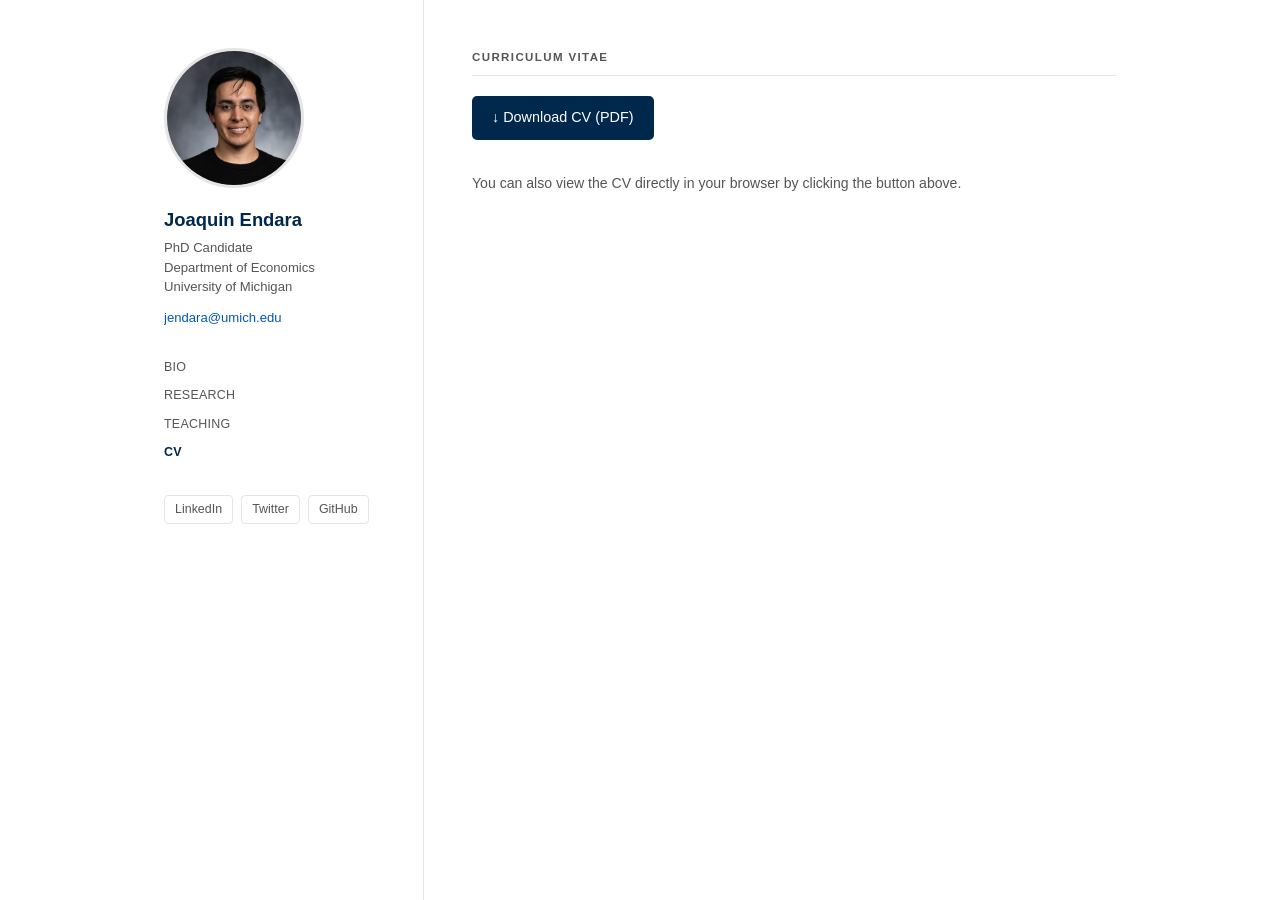
==== cv.html @ fb44483f "Add favicon and Google Search Console verification" ====
<!DOCTYPE html>
<html lang="en">
<head>
  <meta charset="UTF-8" />
  <meta name="viewport" content="width=device-width, initial-scale=1.0" />

  <title>CV | Joaquin Endara — PhD Candidate, University of Michigan Economics</title>
  <meta name="description" content="Curriculum vitae of Joaquin Endara, PhD candidate in Economics at the University of Michigan. Research in development economics, refugee impacts, and illegal crops." />
  <meta name="author" content="Joaquin Endara" />

  <link rel="canonical" href="https://jendara.com/cv.html" />

  <meta property="og:type" content="website" />
  <meta property="og:title" content="CV | Joaquin Endara" />
  <meta property="og:description" content="CV of Joaquin Endara, PhD candidate in Economics at the University of Michigan." />
  <meta property="og:url" content="https://jendara.com/cv.html" />
  <meta property="og:image" content="https://jendara.com/photo.jpg" />

  <link rel="icon" type="image/svg+xml" href="favicon.svg" />
  <link rel="stylesheet" href="style.css" />
</head>
<body>

<div class="wrapper">

  <!-- ── Sidebar ─────────────────────────────────────── -->
  <aside class="sidebar">

    <img src="photo.jpg" alt="Joaquin Endara" class="photo"
         onerror="this.style.display='none'; document.getElementById('placeholder').style.display='flex';" />
    <div class="photo-placeholder" id="placeholder" style="display:none;">JE</div>

    <h1>Joaquin Endara</h1>
    <p class="affiliation">
      PhD Candidate<br>
      Department of Economics<br>
      University of Michigan
    </p>
    <p class="email">
      <a href="mailto:jendara@umich.edu">jendara@umich.edu</a>
    </p>

    <nav>
      <a href="index.html">Bio</a>
      <a href="research.html">Research</a>
      <a href="teaching.html">Teaching</a>
      <a href="cv.html" class="active">CV</a>
    </nav>

    <div class="social">
      <a href="#" target="_blank" rel="noopener">LinkedIn</a>
      <a href="#" target="_blank" rel="noopener">Twitter</a>
      <a href="#" target="_blank" rel="noopener">GitHub</a>
    </div>

  </aside>

  <!-- ── Main content ────────────────────────────────── -->
  <main>
    <h2>Curriculum Vitae</h2>

    <a href="Endara_Joaquin.pdf" target="_blank" class="cv-link">
      ↓ Download CV (PDF)
    </a>

    <p style="color: var(--muted); font-size: 0.88rem;">
      You can also view the CV directly in your browser by clicking the button above.
    </p>
  </main>

</div>

</body>
</html>
---- style.css ----
/* ============================================================
   Joaquin Endara — Academic Portfolio
   ============================================================ */

*, *::before, *::after { box-sizing: border-box; margin: 0; padding: 0; }

:root {
  --blue:    #00274C;   /* Michigan blue */
  --accent:  #0057B8;
  --text:    #1a1a1a;
  --muted:   #555;
  --border:  #e5e5e5;
  --bg:      #ffffff;
  --sidebar: 260px;
}

html { font-size: 16px; scroll-behavior: smooth; }

body {
  font-family: -apple-system, BlinkMacSystemFont, "Segoe UI", Roboto,
               "Helvetica Neue", Arial, sans-serif;
  color: var(--text);
  background: var(--bg);
  line-height: 1.65;
}

a { color: var(--accent); text-decoration: none; }
a:hover { text-decoration: underline; }

/* ── Layout ─────────────────────────────────────────────── */

.wrapper {
  display: flex;
  min-height: 100vh;
  max-width: 1000px;
  margin: 0 auto;
  padding: 0 24px;
}

/* ── Sidebar ─────────────────────────────────────────────── */

.sidebar {
  width: var(--sidebar);
  flex-shrink: 0;
  padding: 48px 32px 48px 0;
  border-right: 1px solid var(--border);
  position: sticky;
  top: 0;
  height: 100vh;
  overflow-y: auto;
}

.sidebar .photo {
  width: 140px;
  height: 140px;
  border-radius: 50%;
  object-fit: cover;
  object-position: center 15%;
  display: block;
  margin-bottom: 20px;
  border: 3px solid var(--border);
}

.sidebar .photo-placeholder {
  width: 140px;
  height: 140px;
  border-radius: 50%;
  background: #dde3ed;
  display: flex;
  align-items: center;
  justify-content: center;
  font-size: 48px;
  margin-bottom: 20px;
  color: var(--blue);
}

.sidebar h1 {
  font-size: 1.15rem;
  font-weight: 700;
  color: var(--blue);
  line-height: 1.3;
  margin-bottom: 6px;
}

.sidebar .affiliation {
  font-size: 0.82rem;
  color: var(--muted);
  line-height: 1.5;
  margin-bottom: 10px;
}

.sidebar .email {
  font-size: 0.82rem;
  margin-bottom: 24px;
  word-break: break-all;
}

/* ── Navigation ──────────────────────────────────────────── */

nav { margin-bottom: 28px; }

nav a {
  display: block;
  font-size: 0.9rem;
  font-weight: 500;
  color: var(--muted);
  padding: 4px 0;
  letter-spacing: 0.02em;
  text-transform: uppercase;
  font-size: 0.78rem;
}

nav a:hover, nav a.active {
  color: var(--blue);
  text-decoration: none;
}

nav a.active { font-weight: 700; }

/* ── Social links ────────────────────────────────────────── */

.social { display: flex; flex-wrap: wrap; gap: 8px; }

.social a {
  font-size: 0.78rem;
  color: var(--muted);
  border: 1px solid var(--border);
  padding: 3px 10px;
  border-radius: 4px;
  transition: all 0.15s;
}

.social a:hover {
  background: var(--blue);
  color: white;
  border-color: var(--blue);
  text-decoration: none;
}

/* ── Main content ────────────────────────────────────────── */

main {
  flex: 1;
  padding: 48px 0 48px 48px;
}

main h2 {
  font-size: 0.72rem;
  font-weight: 700;
  letter-spacing: 0.12em;
  text-transform: uppercase;
  color: var(--muted);
  margin-bottom: 20px;
  padding-bottom: 8px;
  border-bottom: 1px solid var(--border);
}

main p { margin-bottom: 14px; font-size: 0.95rem; }

/* ── Bio page ────────────────────────────────────────────── */

.bio-intro {
  font-size: 1.05rem;
  font-weight: 500;
  color: var(--blue);
  margin-bottom: 20px;
}

/* ── Research page ───────────────────────────────────────── */

.paper {
  margin-bottom: 32px;
}

.paper-title {
  font-size: 0.95rem;
  font-weight: 600;
  color: var(--text);
  margin-bottom: 4px;
  line-height: 1.4;
}

.paper-title a { color: var(--text); }
.paper-title a:hover { color: var(--accent); }

.paper-title .jmp-badge {
  display: inline-block;
  font-size: 0.65rem;
  font-weight: 700;
  letter-spacing: 0.08em;
  text-transform: uppercase;
  background: var(--blue);
  color: white;
  padding: 2px 7px;
  border-radius: 3px;
  margin-left: 8px;
  vertical-align: middle;
}

.paper-meta {
  font-size: 0.82rem;
  color: var(--muted);
  margin-bottom: 6px;
}

.paper-venue {
  font-size: 0.82rem;
  color: var(--muted);
  font-style: italic;
  margin-bottom: 6px;
}

.abstract-toggle {
  font-size: 0.78rem;
  color: var(--accent);
  cursor: pointer;
  background: none;
  border: none;
  padding: 0;
  font-family: inherit;
}

.abstract-toggle:hover { text-decoration: underline; }

.abstract {
  display: none;
  font-size: 0.88rem;
  color: var(--muted);
  margin-top: 8px;
  padding: 12px 16px;
  background: #f8f9fa;
  border-left: 3px solid var(--border);
  line-height: 1.6;
}

.abstract.open { display: block; }

/* ── Teaching page ───────────────────────────────────────── */

.term-list {
  display: flex;
  flex-wrap: wrap;
  gap: 6px;
  margin-top: 8px;
}

.term-badge {
  display: inline-block;
  font-size: 0.72rem;
  font-weight: 600;
  letter-spacing: 0.04em;
  background: var(--blue);
  color: white;
  padding: 2px 9px;
  border-radius: 3px;
}

.term-badge.past {
  background: transparent;
  color: var(--muted);
  border: 1px solid var(--border);
}

/* ── CV page ─────────────────────────────────────────────── */

.cv-link {
  display: inline-flex;
  align-items: center;
  gap: 8px;
  background: var(--blue);
  color: white;
  padding: 10px 20px;
  border-radius: 5px;
  font-size: 0.9rem;
  font-weight: 500;
  margin-bottom: 32px;
  transition: opacity 0.15s;
}

.cv-link:hover { opacity: 0.88; text-decoration: none; color: white; }

/* ── Responsive ──────────────────────────────────────────── */

@media (max-width: 680px) {
  .wrapper { flex-direction: column; padding: 0 16px; }
  .sidebar {
    width: 100%;
    position: static;
    height: auto;
    border-right: none;
    border-bottom: 1px solid var(--border);
    padding: 32px 0 24px;
    display: flex;
    flex-wrap: wrap;
    gap: 16px;
    align-items: center;
  }
  .sidebar .photo, .sidebar .photo-placeholder { margin-bottom: 0; }
  nav { margin-bottom: 0; }
  nav a { display: inline; margin-right: 12px; }
  main { padding: 32px 0; }
}
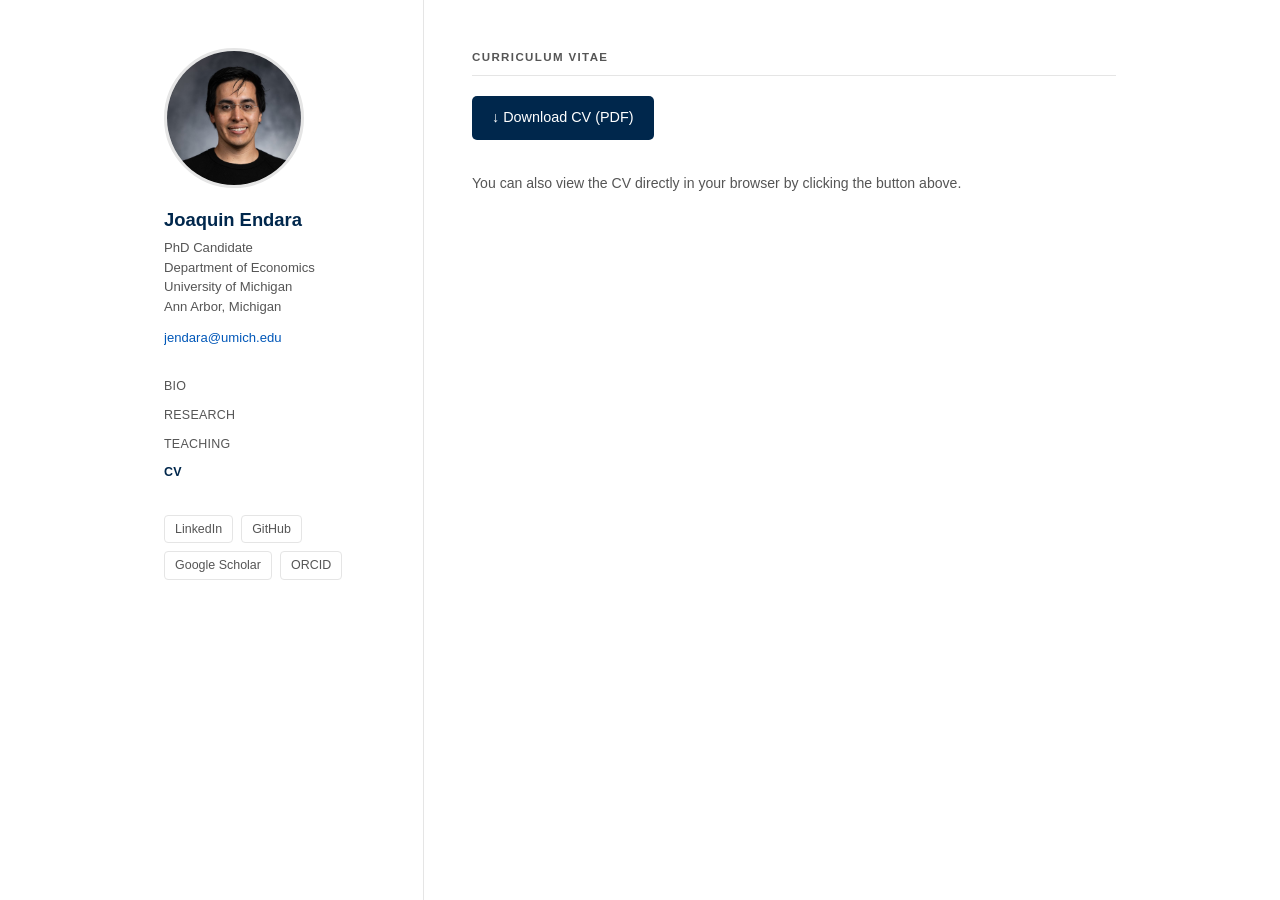
==== commit 91b4a56c: "Restructure research page; update sidebar with social links and location - Promote Cox's Bazar paper" ====
--- a/cv.html
+++ b/cv.html
@@ -18,6 +18,15 @@
 
   <link rel="icon" type="image/svg+xml" href="favicon.svg" />
   <link rel="stylesheet" href="style.css" />
+
+  <!-- Google tag (gtag.js) -->
+  <script async src="https://www.googletagmanager.com/gtag/js?id=G-5RFNKWN95T"></script>
+  <script>
+    window.dataLayer = window.dataLayer || [];
+    function gtag(){dataLayer.push(arguments);}
+    gtag('js', new Date());
+    gtag('config', 'G-5RFNKWN95T');
+  </script>
 </head>
 <body>
 
@@ -34,7 +43,8 @@
     <p class="affiliation">
       PhD Candidate<br>
       Department of Economics<br>
-      University of Michigan
+      University of Michigan<br>
+      Ann Arbor, Michigan
     </p>
     <p class="email">
       <a href="mailto:jendara@umich.edu">jendara@umich.edu</a>
@@ -48,9 +58,10 @@
     </nav>
 
     <div class="social">
-      <a href="#" target="_blank" rel="noopener">LinkedIn</a>
-      <a href="#" target="_blank" rel="noopener">Twitter</a>
-      <a href="#" target="_blank" rel="noopener">GitHub</a>
+      <a href="https://linkedin.com/in/jendara/" target="_blank" rel="noopener">LinkedIn</a>
+      <a href="https://github.com/joaco-e" target="_blank" rel="noopener">GitHub</a>
+      <a href="#" target="_blank" rel="noopener">Google Scholar</a>
+      <a href="#" target="_blank" rel="noopener">ORCID</a>
     </div>
 
   </aside>
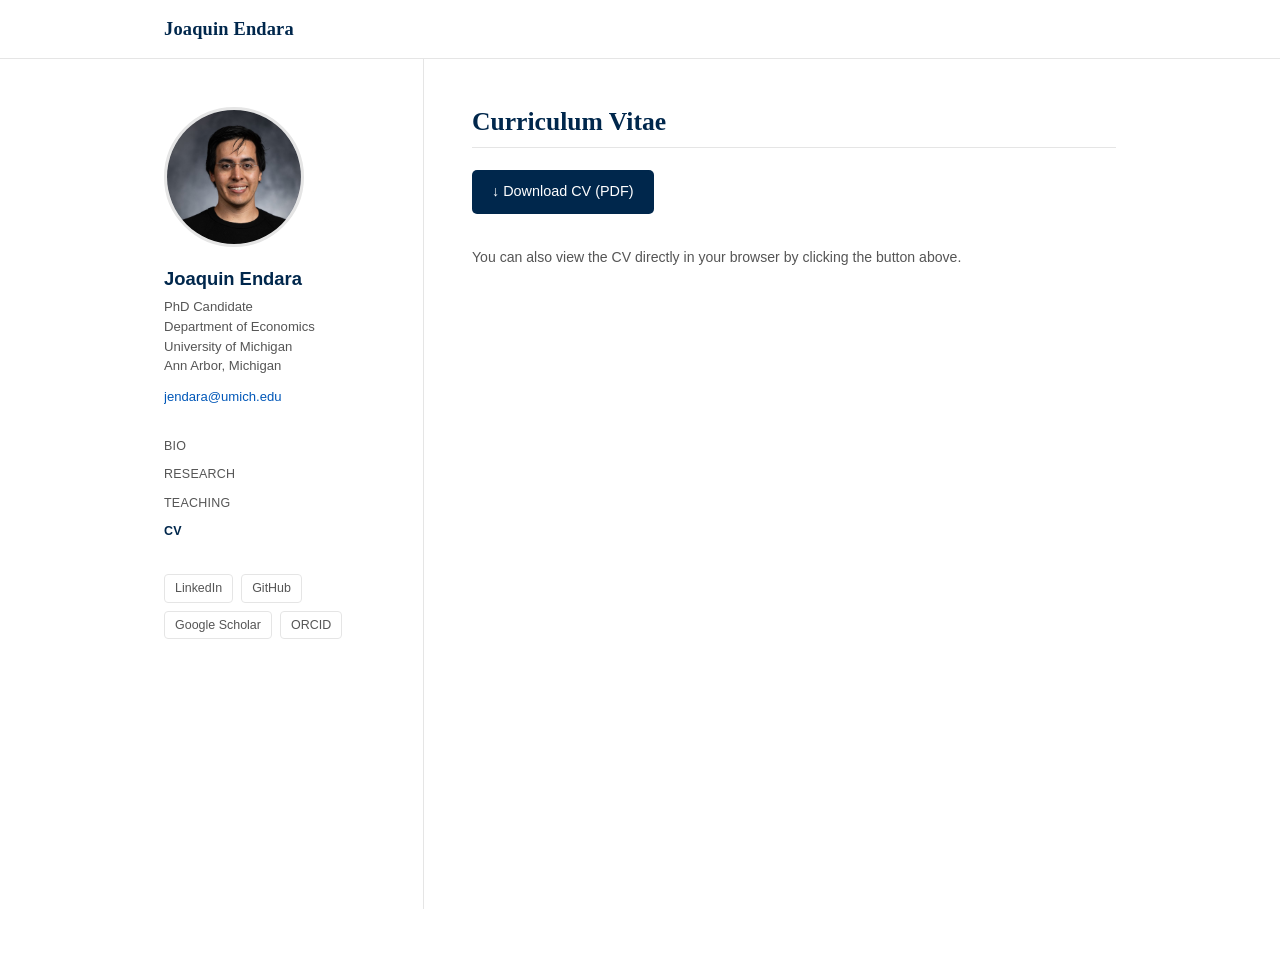
==== commit af75f1f5: "Add top bar with name; widen gap before first section heading - Sticky top strip on all pages showin" ====
--- a/cv.html
+++ b/cv.html
@@ -30,6 +30,12 @@
 </head>
 <body>
 
+<header class="topbar">
+  <div class="topbar-inner">
+    <a href="index.html" class="topbar-name">Joaquin Endara</a>
+  </div>
+</header>
+
 <div class="wrapper">
 
   <!-- ── Sidebar ─────────────────────────────────────── -->
@@ -52,7 +58,7 @@
 
     <nav>
       <a href="index.html">Bio</a>
-      <a href="research.html">Research</a>
+      <a href="index.html#research">Research</a>
       <a href="teaching.html">Teaching</a>
       <a href="cv.html" class="active">CV</a>
     </nav>
--- a/style.css
+++ b/style.css
@@ -45,9 +45,39 @@
   padding: 48px 32px 48px 0;
   border-right: 1px solid var(--border);
   position: sticky;
+  top: 50px;
+  height: calc(100vh - 50px);
+  overflow-y: auto;
+}
+
+/* ── Top bar ─────────────────────────────────────────────── */
+
+.topbar {
+  position: sticky;
   top: 0;
-  height: 100vh;
-  overflow-y: auto;
+  background: var(--bg);
+  border-bottom: 1px solid var(--border);
+  z-index: 100;
+}
+
+.topbar-inner {
+  max-width: 1000px;
+  margin: 0 auto;
+  padding: 14px 24px;
+}
+
+.topbar-name {
+  font-family: Palatino, "Palatino Linotype", "Book Antiqua", "URW Palladio L", serif;
+  font-size: 1.15rem;
+  font-weight: 700;
+  color: var(--blue);
+  text-decoration: none;
+  letter-spacing: 0.01em;
+}
+
+.topbar-name:hover {
+  text-decoration: none;
+  opacity: 0.85;
 }
 
 .sidebar .photo {
@@ -145,14 +175,22 @@
 }
 
 main h2 {
-  font-size: 0.72rem;
-  font-weight: 700;
-  letter-spacing: 0.12em;
-  text-transform: uppercase;
-  color: var(--muted);
-  margin-bottom: 20px;
-  padding-bottom: 8px;
+  font-family: Palatino, "Palatino Linotype", "Book Antiqua", "URW Palladio L", serif;
+  font-size: 1.6rem;
+  font-weight: 600;
+  color: var(--blue);
+  letter-spacing: 0;
+  text-transform: none;
+  line-height: 1.15;
+  margin-top: 56px;
+  margin-bottom: 22px;
+  padding-bottom: 10px;
   border-bottom: 1px solid var(--border);
+}
+
+/* keep first h2 of CV/Teaching pages from getting a tall top gap */
+main > h2:first-child {
+  margin-top: 0;
 }
 
 main p { margin-bottom: 14px; font-size: 0.95rem; }
@@ -173,11 +211,12 @@
 }
 
 .paper-title {
-  font-size: 0.95rem;
+  font-family: Palatino, "Palatino Linotype", "Book Antiqua", "URW Palladio L", serif;
+  font-size: 1.1rem;
   font-weight: 600;
   color: var(--text);
   margin-bottom: 4px;
-  line-height: 1.4;
+  line-height: 1.3;
 }
 
 .paper-title a { color: var(--text); }
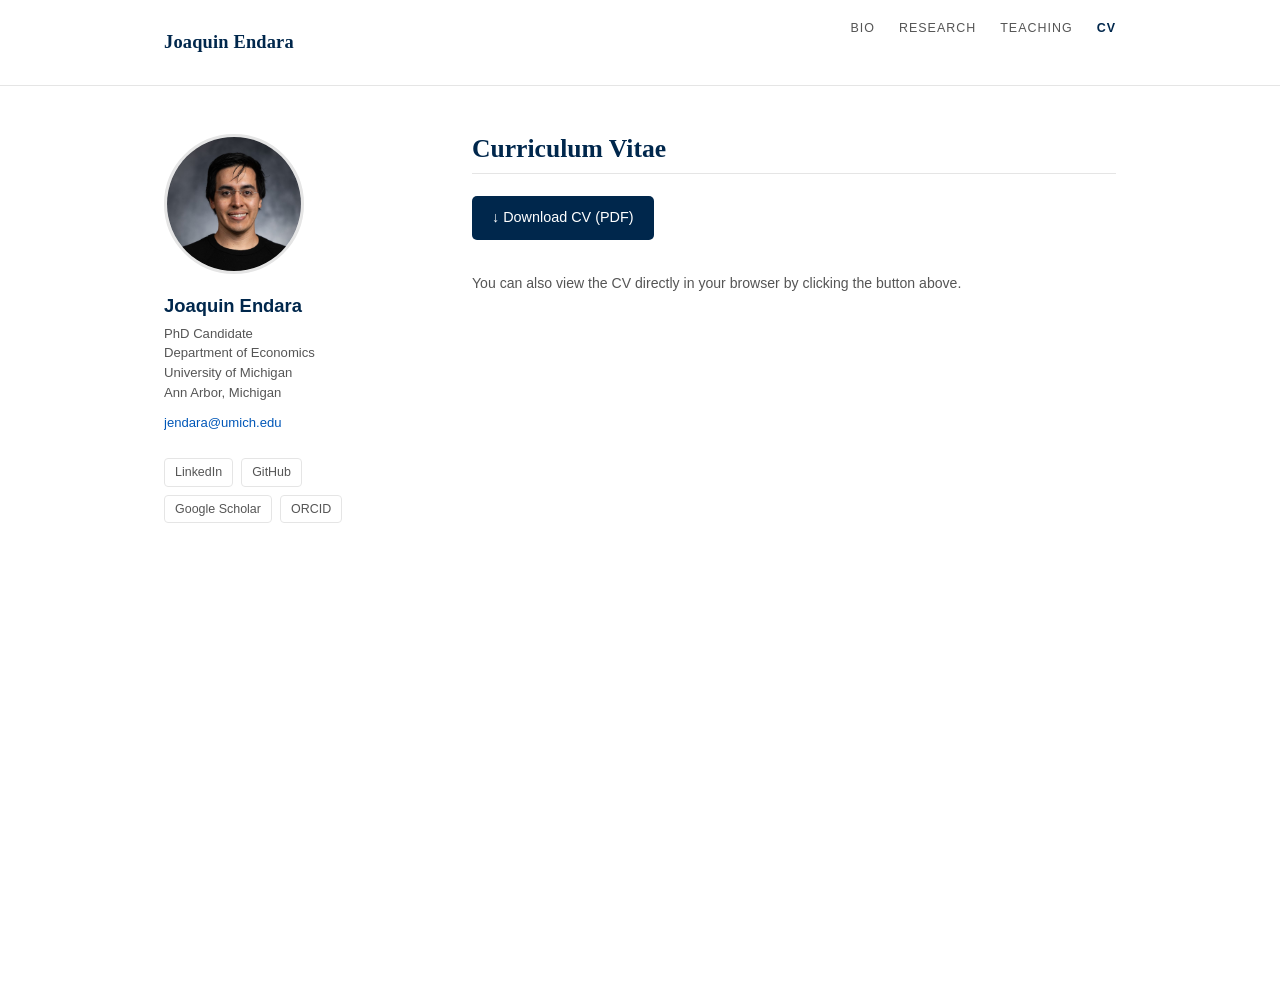
==== commit f12d756f: "Move nav buttons to top bar; remove sidebar/main divider Adopt Dean Yang / AcademicPages convention:" ====
--- a/cv.html
+++ b/cv.html
@@ -33,6 +33,12 @@
 <header class="topbar">
   <div class="topbar-inner">
     <a href="index.html" class="topbar-name">Joaquin Endara</a>
+    <nav class="topbar-nav">
+      <a href="index.html">Bio</a>
+      <a href="index.html#research">Research</a>
+      <a href="teaching.html">Teaching</a>
+      <a href="cv.html" class="active">CV</a>
+    </nav>
   </div>
 </header>
 
@@ -55,13 +61,6 @@
     <p class="email">
       <a href="mailto:jendara@umich.edu">jendara@umich.edu</a>
     </p>
-
-    <nav>
-      <a href="index.html">Bio</a>
-      <a href="index.html#research">Research</a>
-      <a href="teaching.html">Teaching</a>
-      <a href="cv.html" class="active">CV</a>
-    </nav>
 
     <div class="social">
       <a href="https://linkedin.com/in/jendara/" target="_blank" rel="noopener">LinkedIn</a>
--- a/style.css
+++ b/style.css
@@ -43,7 +43,6 @@
   width: var(--sidebar);
   flex-shrink: 0;
   padding: 48px 32px 48px 0;
-  border-right: 1px solid var(--border);
   position: sticky;
   top: 50px;
   height: calc(100vh - 50px);
@@ -64,6 +63,11 @@
   max-width: 1000px;
   margin: 0 auto;
   padding: 14px 24px;
+  display: flex;
+  justify-content: space-between;
+  align-items: center;
+  gap: 24px;
+  flex-wrap: wrap;
 }
 
 .topbar-name {
@@ -78,6 +82,31 @@
 .topbar-name:hover {
   text-decoration: none;
   opacity: 0.85;
+}
+
+.topbar-nav {
+  display: flex;
+  gap: 24px;
+  flex-wrap: wrap;
+}
+
+.topbar-nav a {
+  font-size: 0.78rem;
+  font-weight: 500;
+  letter-spacing: 0.08em;
+  text-transform: uppercase;
+  color: var(--muted);
+  text-decoration: none;
+}
+
+.topbar-nav a:hover,
+.topbar-nav a.active {
+  color: var(--blue);
+  text-decoration: none;
+}
+
+.topbar-nav a.active {
+  font-weight: 700;
 }
 
 .sidebar .photo {
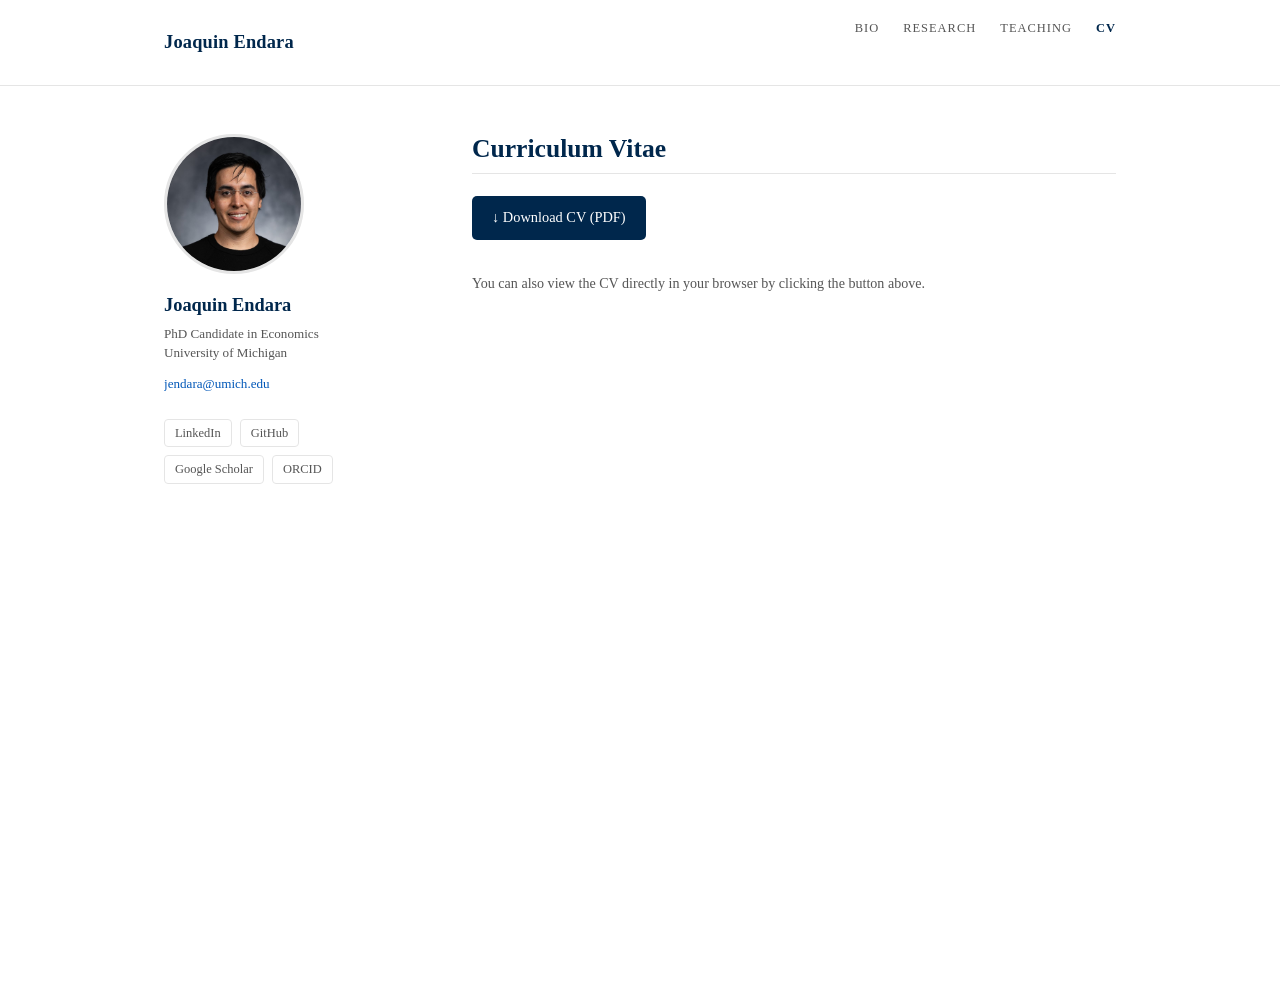
==== commit ffabb143: "Trim sidebar affiliation; drop Ann Arbor from bio sentence - Sidebar block under the photo now reads" ====
--- a/cv.html
+++ b/cv.html
@@ -53,10 +53,8 @@
 
     <h1>Joaquin Endara</h1>
     <p class="affiliation">
-      PhD Candidate<br>
-      Department of Economics<br>
-      University of Michigan<br>
-      Ann Arbor, Michigan
+      PhD Candidate in Economics<br>
+      University of Michigan
     </p>
     <p class="email">
       <a href="mailto:jendara@umich.edu">jendara@umich.edu</a>
--- a/style.css
+++ b/style.css
@@ -17,8 +17,7 @@
 html { font-size: 16px; scroll-behavior: smooth; }
 
 body {
-  font-family: -apple-system, BlinkMacSystemFont, "Segoe UI", Roboto,
-               "Helvetica Neue", Arial, sans-serif;
+  font-family: Palatino, "Palatino Linotype", "Book Antiqua", "URW Palladio L", serif;
   color: var(--text);
   background: var(--bg);
   line-height: 1.65;
@@ -67,7 +66,7 @@
   justify-content: space-between;
   align-items: center;
   gap: 24px;
-  flex-wrap: wrap;
+  flex-wrap: nowrap;
 }
 
 .topbar-name {
@@ -87,7 +86,8 @@
 .topbar-nav {
   display: flex;
   gap: 24px;
-  flex-wrap: wrap;
+  flex-wrap: nowrap;
+  white-space: nowrap;
 }
 
 .topbar-nav a {
@@ -350,6 +350,14 @@
 /* ── Responsive ──────────────────────────────────────────── */
 
 @media (max-width: 680px) {
+  .topbar-inner {
+    flex-direction: column;
+    align-items: flex-start;
+    gap: 8px;
+    padding: 12px 16px;
+  }
+  .topbar-nav { gap: 16px; }
+
   .wrapper { flex-direction: column; padding: 0 16px; }
   .sidebar {
     width: 100%;
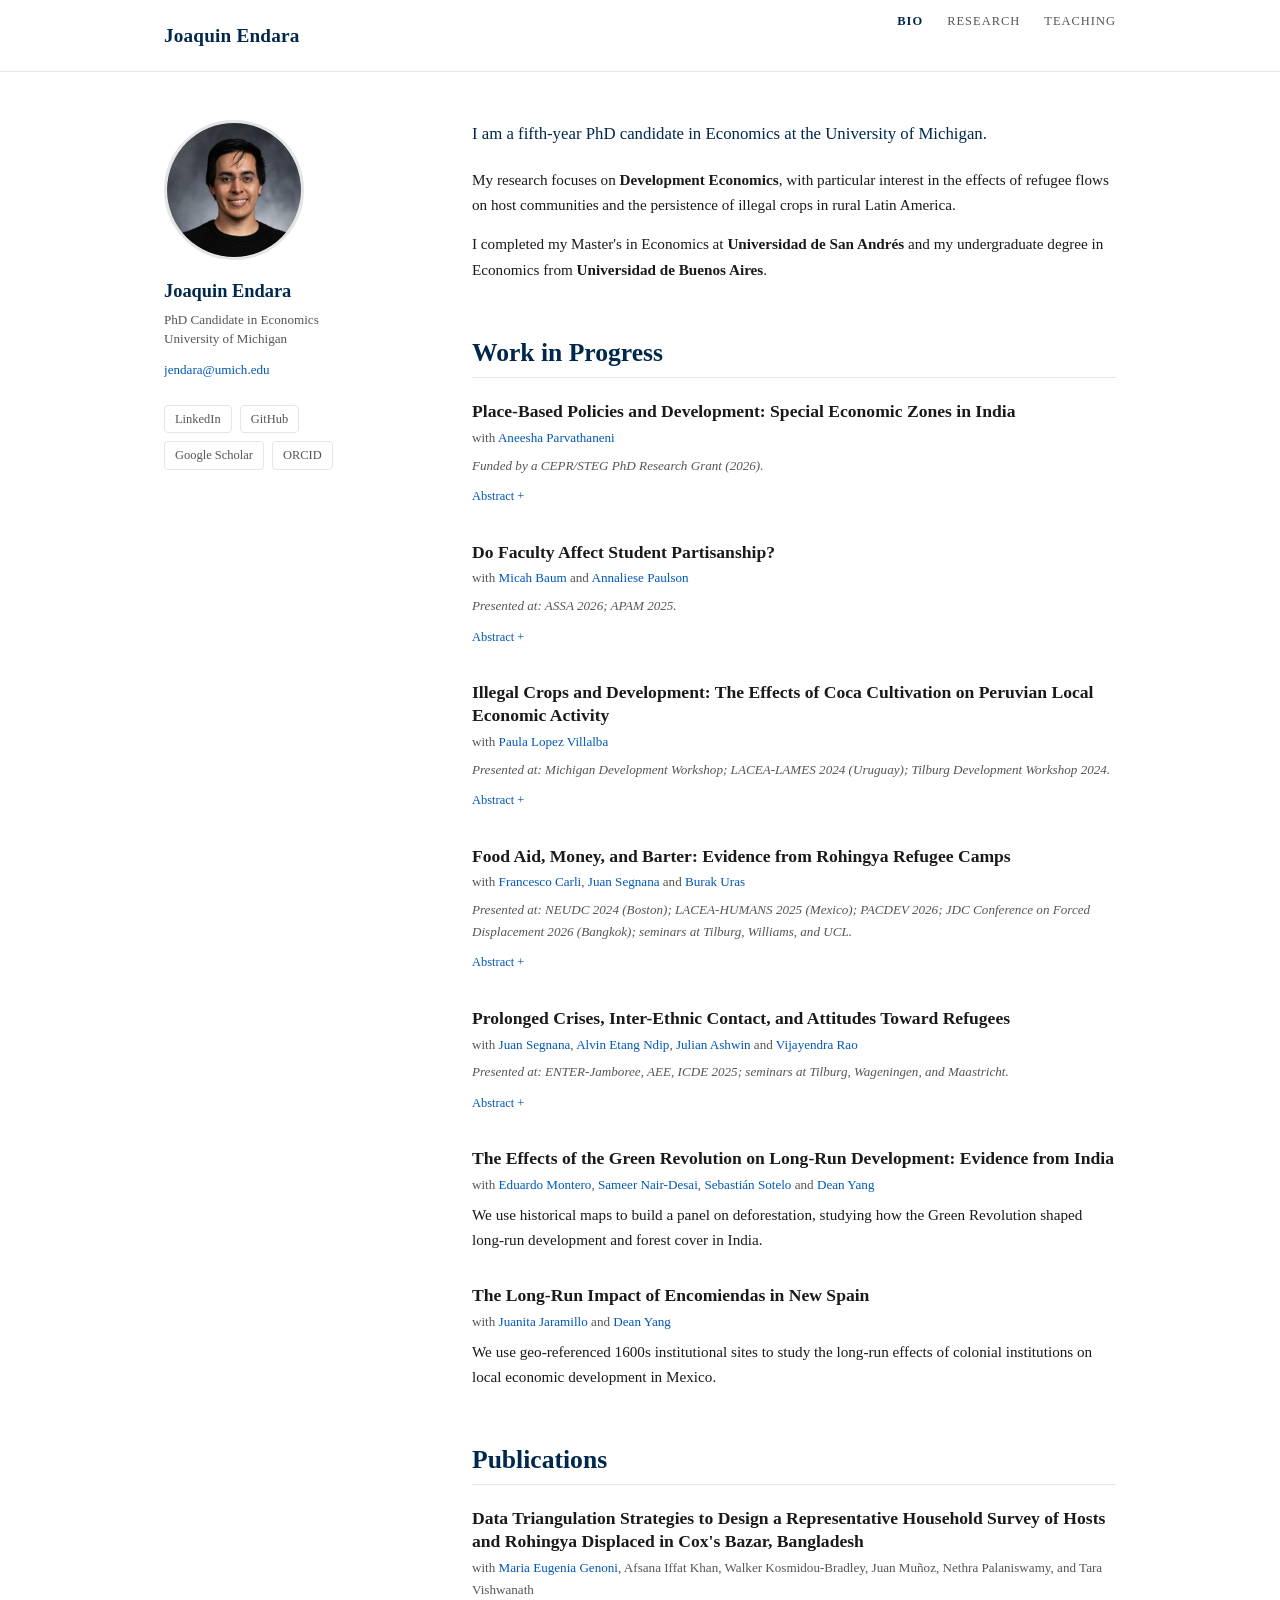
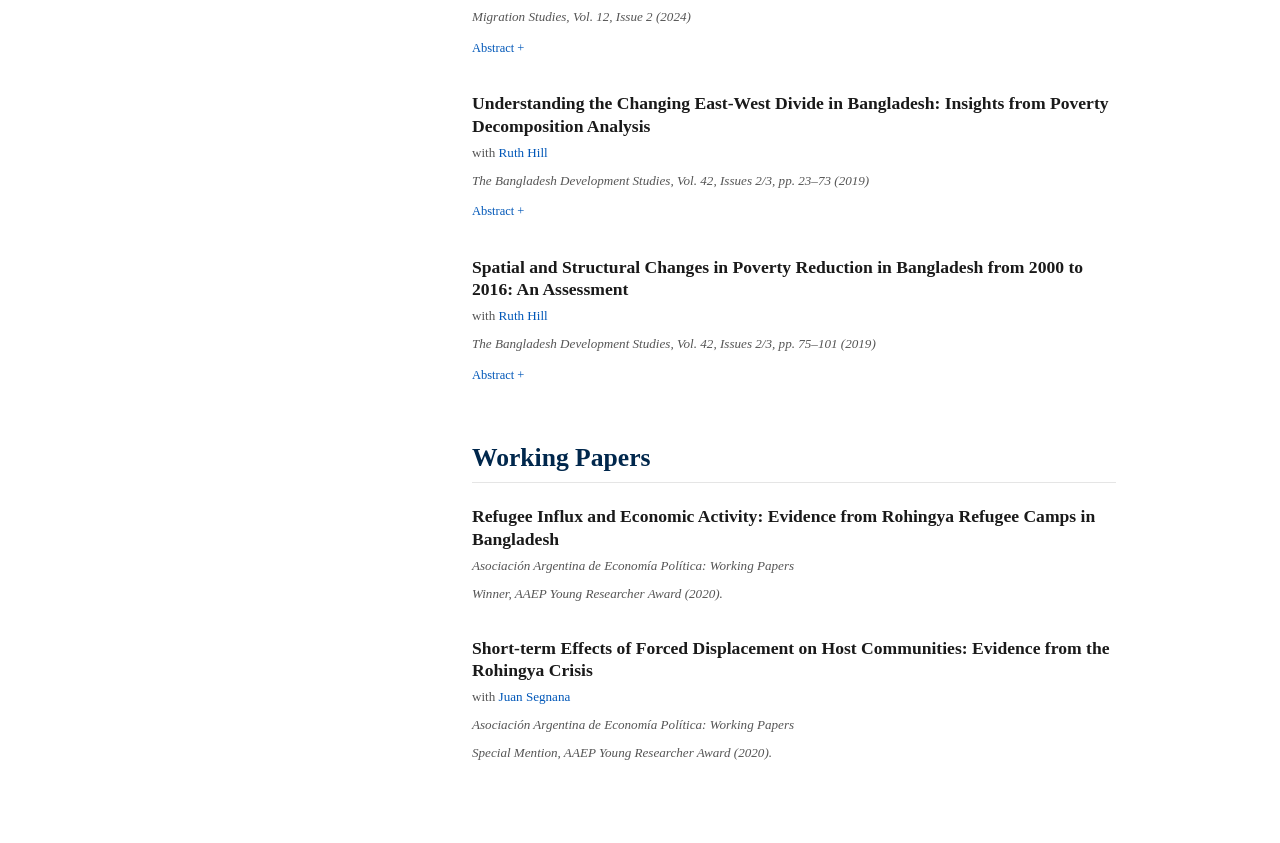
==== commit 74b5a6ef: "Remove CV links; add SEZ India project; update coauthor sites - Drop CV button from bio, CV nav tab " ====
--- a/cv.html
+++ b/cv.html
@@ -2,87 +2,15 @@
 <html lang="en">
 <head>
   <meta charset="UTF-8" />
-  <meta name="viewport" content="width=device-width, initial-scale=1.0" />
-
-  <title>CV | Joaquin Endara — PhD Candidate, University of Michigan Economics</title>
-  <meta name="description" content="Curriculum vitae of Joaquin Endara, PhD candidate in Economics at the University of Michigan. Research in development economics, refugee impacts, and illegal crops." />
-  <meta name="author" content="Joaquin Endara" />
-
-  <link rel="canonical" href="https://jendara.com/cv.html" />
-
-  <meta property="og:type" content="website" />
-  <meta property="og:title" content="CV | Joaquin Endara" />
-  <meta property="og:description" content="CV of Joaquin Endara, PhD candidate in Economics at the University of Michigan." />
-  <meta property="og:url" content="https://jendara.com/cv.html" />
-  <meta property="og:image" content="https://jendara.com/photo.jpg" />
-
-  <link rel="icon" type="image/svg+xml" href="favicon.svg" />
-  <link rel="stylesheet" href="style.css" />
-
-  <!-- Google tag (gtag.js) -->
-  <script async src="https://www.googletagmanager.com/gtag/js?id=G-5RFNKWN95T"></script>
+  <meta http-equiv="refresh" content="0; url=index.html" />
+  <link rel="canonical" href="https://jendara.com/" />
+  <title>Joaquin Endara</title>
+  <meta name="robots" content="noindex" />
   <script>
-    window.dataLayer = window.dataLayer || [];
-    function gtag(){dataLayer.push(arguments);}
-    gtag('js', new Date());
-    gtag('config', 'G-5RFNKWN95T');
+    window.location.replace("index.html");
   </script>
 </head>
 <body>
-
-<header class="topbar">
-  <div class="topbar-inner">
-    <a href="index.html" class="topbar-name">Joaquin Endara</a>
-    <nav class="topbar-nav">
-      <a href="index.html">Bio</a>
-      <a href="index.html#research">Research</a>
-      <a href="teaching.html">Teaching</a>
-      <a href="cv.html" class="active">CV</a>
-    </nav>
-  </div>
-</header>
-
-<div class="wrapper">
-
-  <!-- ── Sidebar ─────────────────────────────────────── -->
-  <aside class="sidebar">
-
-    <img src="photo.jpg" alt="Joaquin Endara" class="photo"
-         onerror="this.style.display='none'; document.getElementById('placeholder').style.display='flex';" />
-    <div class="photo-placeholder" id="placeholder" style="display:none;">JE</div>
-
-    <h1>Joaquin Endara</h1>
-    <p class="affiliation">
-      PhD Candidate in Economics<br>
-      University of Michigan
-    </p>
-    <p class="email">
-      <a href="mailto:jendara@umich.edu">jendara@umich.edu</a>
-    </p>
-
-    <div class="social">
-      <a href="https://linkedin.com/in/jendara/" target="_blank" rel="noopener">LinkedIn</a>
-      <a href="https://github.com/joaco-e" target="_blank" rel="noopener">GitHub</a>
-      <a href="#" target="_blank" rel="noopener">Google Scholar</a>
-      <a href="#" target="_blank" rel="noopener">ORCID</a>
-    </div>
-
-  </aside>
-
-  <!-- ── Main content ────────────────────────────────── -->
-  <main>
-    <h2>Curriculum Vitae</h2>
-
-    <a href="Endara_Joaquin.pdf" target="_blank" class="cv-link">
-      ↓ Download CV (PDF)
-    </a>
-
-    <p style="color: var(--muted); font-size: 0.88rem;">
-      You can also view the CV directly in your browser by clicking the button above.
-    </p>
-  </main>
-
-</div>
-
+  <p>Redirecting to <a href="index.html">jendara.com</a>&hellip;</p>
 </body>
 </html>
